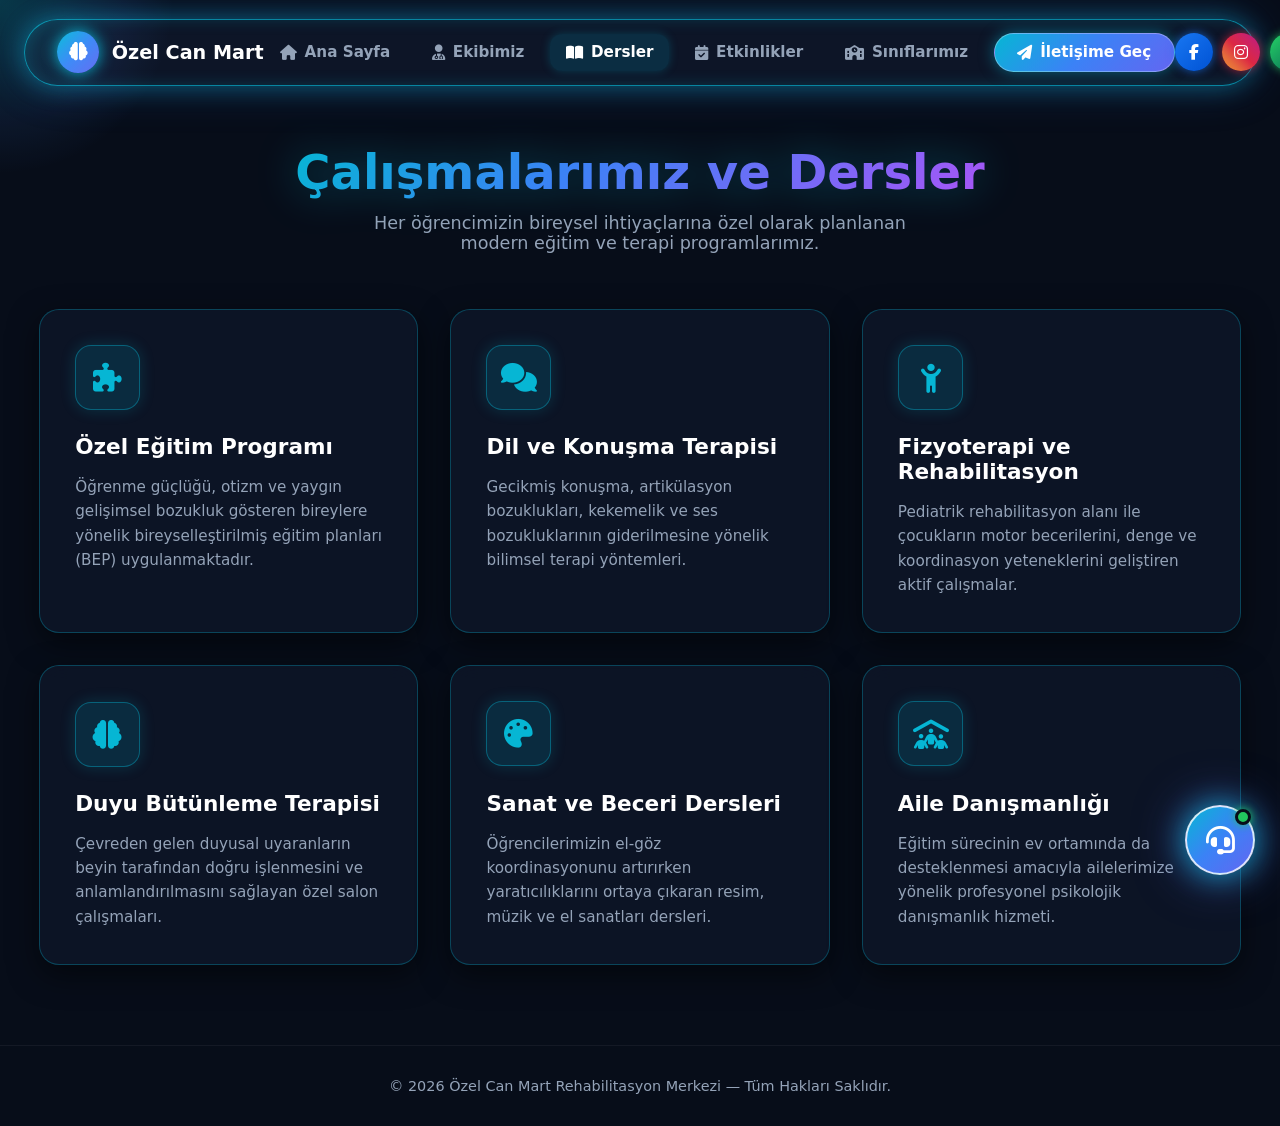
==== calismalar.html @ 43bbbe5c "Add files via upload" ====
<!DOCTYPE html>
<html lang="tr" data-page="calismalar">
<head>
    <meta charset="UTF-8">
    <meta name="viewport" content="width=device-width, initial-scale=1.0">
    <title>Çalışmalarımız / Dersler - Özel Can Mart Rehabilitasyon Merkezi</title>
    
    <!-- FontAwesome & Google Fonts -->
    <link rel="stylesheet" href="https://cdnjs.cloudflare.com/ajax/libs/font-awesome/6.4.0/css/all.min.css">
    
    <style>
        /* ==========================================
           TEMA RENKLERİ VE TEMEL STİLLER
           ========================================== */
        :root {
            --bg-dark: #070d19;
            --bg-card: rgba(15, 23, 42, 0.75);
            --primary-cyan: #06b6d4;
            --primary-blue: #3b82f6;
            --accent-glow: rgba(6, 182, 212, 0.4);
            --gradient-main: linear-gradient(135deg, #06b6d4 0%, #3b82f6 50%, #6366f1 100%);
            --gradient-card: linear-gradient(135deg, rgba(6, 182, 212, 0.1) 0%, rgba(59, 130, 246, 0.05) 100%);
            --border-glow: rgba(6, 182, 212, 0.5);
            --text-main: #f8fafc;
            --text-muted: #94a3b8;
        }

        * {
            margin: 0;
            padding: 0;
            box-sizing: border-box;
            font-family: 'Segoe UI', system-ui, -apple-system, sans-serif;
        }

        body {
            background-color: var(--bg-dark);
            color: var(--text-main);
            overflow-x: hidden;
            position: relative;
            min-height: 100vh;
            display: flex;
            flex-direction: column;
        }

        .container {
            width: 100%;
            max-width: 1250px;
            margin: 0 auto;
            padding: 0 1.5rem;
        }

        /* FARE TAKİP EFEKTİ (CURSOR GLOW) */
        .cursor-glow {
            position: fixed;
            top: 0;
            left: 0;
            width: 350px;
            height: 350px;
            background: radial-gradient(circle, rgba(6, 182, 212, 0.25) 0%, rgba(59, 130, 246, 0.08) 50%, transparent 70%);
            border-radius: 50%;
            pointer-events: none;
            transform: translate(-50%, -50%);
            z-index: 9999;
            transition: transform 0.08s ease-out;
            mix-blend-mode: screen;
        }

        /* İNTRO EKRANI (DİĞER SAYFALARDA OTOMATİK KALDIRILIR) */
        .intro-overlay {
            position: fixed;
            top: 0;
            left: 0;
            width: 100vw;
            height: 100vh;
            background: #030712;
            z-index: 999999;
            display: flex;
            align-items: center;
            justify-content: center;
            transition: opacity 0.8s ease, visibility 0.8s ease;
        }

        .intro-overlay.fade-out {
            opacity: 0;
            visibility: hidden;
        }

        /* NEON NAVBAR */
        .header-floating {
            position: fixed;
            top: 1.2rem;
            left: 0;
            right: 0;
            z-index: 1000;
            display: flex;
            justify-content: center;
            padding: 0 1.5rem;
        }

        .navbar-capsule {
            background: rgba(15, 23, 42, 0.9);
            backdrop-filter: blur(20px);
            border: 1.5px solid rgba(6, 182, 212, 0.7);
            border-radius: 50px;
            padding: 0.7rem 2rem;
            display: flex;
            align-items: center;
            justify-content: space-between;
            width: 100%;
            max-width: 1350px;
            box-shadow: 0 0 25px rgba(6, 182, 212, 0.4), 0 0 45px rgba(59, 130, 246, 0.25), inset 0 0 15px rgba(6, 182, 212, 0.2);
        }

        .brand-logo {
            display: flex;
            align-items: center;
            gap: 0.8rem;
            text-decoration: none;
            color: #fff;
            font-weight: 700;
            font-size: 1.2rem;
            white-space: nowrap;
        }

        .logo-orb {
            width: 42px;
            height: 42px;
            border-radius: 50%;
            background: var(--gradient-main);
            display: flex;
            align-items: center;
            justify-content: center;
            color: #fff;
            font-size: 1.15rem;
            box-shadow: 0 0 15px var(--primary-cyan);
            flex-shrink: 0;
        }

        .nav-links-wrapper {
            display: flex;
            align-items: center;
            gap: 0.6rem;
        }

        .nav-item {
            color: var(--text-muted);
            text-decoration: none;
            font-size: 0.95rem;
            font-weight: 600;
            padding: 0.6rem 1rem;
            border-radius: 12px;
            transition: all 0.3s ease;
            display: flex;
            align-items: center;
            gap: 0.5rem;
            white-space: nowrap;
        }

        .nav-item:hover, .nav-item.active {
            color: #fff;
            background: rgba(6, 182, 212, 0.15);
            box-shadow: 0 0 10px rgba(6, 182, 212, 0.25);
        }

        .nav-item-btn {
            background: var(--gradient-main);
            color: #fff !important;
            box-shadow: 0 0 15px rgba(6, 182, 212, 0.5);
            border: 1px solid rgba(255, 255, 255, 0.3);
            border-radius: 30px;
            padding: 0.6rem 1.4rem;
            font-weight: 700;
        }

        .nav-right-block {
            display: flex;
            align-items: center;
            gap: 1.2rem;
        }

        .nav-social-icons {
            display: flex;
            align-items: center;
            gap: 0.6rem;
        }

        .social-icon {
            display: inline-flex;
            align-items: center;
            justify-content: center;
            width: 38px;
            height: 38px;
            border-radius: 50%;
            color: #ffffff !important;
            text-decoration: none;
            font-size: 1rem;
            transition: all 0.3s ease;
        }

        .social-icon.fb { background: linear-gradient(135deg, #1877f2 0%, #0052d4 100%); box-shadow: 0 0 10px rgba(24, 119, 242, 0.7); }
        .social-icon.ig { background: linear-gradient(45deg, #f09433 0%, #e6683c 25%, #dc2743 50%, #cc2366 75%, #bc1888 100%); box-shadow: 0 0 10px rgba(220, 39, 67, 0.7); }
        .social-icon.wp { background: linear-gradient(135deg, #25d366 0%, #075e54 100%); box-shadow: 0 0 10px rgba(37, 211, 102, 0.7); }
        .social-icon:hover { transform: translateY(-3px) scale(1.15); }

        .mobile-toggle, .mobile-close { display: none; color: #fff; font-size: 1.4rem; cursor: pointer; }

        /* ==========================================
           ÇALIŞMALARIMIZ (DERSLER) GÖVDE ALANI
           ========================================== */
        main {
            flex: 1;
            padding: 9rem 0 5rem 0;
        }

        .page-header-container {
            text-align: center;
            margin-bottom: 3.5rem;
        }

        .page-title {
            font-size: 3rem;
            font-weight: 800;
            background: linear-gradient(135deg, #06b6d4 0%, #3b82f6 40%, #a855f7 100%);
            background-clip: text;
            -webkit-background-clip: text;
            color: transparent;
            -webkit-text-fill-color: transparent;
            display: inline-block;
            filter: drop-shadow(0 0 20px rgba(6, 182, 212, 0.4));
            margin-bottom: 0.8rem;
        }

        .page-subtitle {
            color: var(--text-muted);
            font-size: 1.1rem;
            max-width: 600px;
            margin: 0 auto;
        }

        /* Çalışmalar / Dersler Grid Tasarımı */
        .studies-grid {
            display: grid;
            grid-template-columns: repeat(3, 1fr);
            gap: 2rem;
        }

        .study-card {
            background: var(--bg-card);
            border: 1px solid rgba(6, 182, 212, 0.3);
            border-radius: 20px;
            padding: 2.2rem;
            backdrop-filter: blur(15px);
            box-shadow: 0 10px 30px rgba(0, 0, 0, 0.5);
            transition: transform 0.3s ease, border-color 0.3s ease, box-shadow 0.3s ease;
            display: flex;
            flex-direction: column;
            gap: 1rem;
        }

        .study-card:hover {
            transform: translateY(-8px);
            border-color: var(--primary-cyan);
            box-shadow: 0 0 25px rgba(6, 182, 212, 0.4);
        }

        .study-icon-box {
            width: 65px;
            height: 65px;
            border-radius: 16px;
            background: rgba(6, 182, 212, 0.15);
            border: 1px solid rgba(6, 182, 212, 0.4);
            display: flex;
            align-items: center;
            justify-content: center;
            font-size: 1.8rem;
            color: var(--primary-cyan);
            box-shadow: 0 0 15px rgba(6, 182, 212, 0.2);
            margin-bottom: 0.5rem;
        }

        .study-title {
            font-size: 1.35rem;
            font-weight: 700;
            color: #fff;
        }

        .study-desc {
            color: var(--text-muted);
            font-size: 0.95rem;
            line-height: 1.6;
        }

        /* ==========================================
           NEON LIVE CHAT STİLLERİ
           ========================================== */
        .live-chat-trigger-btn {
            position: fixed !important;
            bottom: 25px !important;
            right: 25px !important;
            width: 70px !important;
            height: 70px !important;
            border-radius: 50% !important;
            background: linear-gradient(135deg, #06b6d4 0%, #3b82f6 50%, #6366f1 100%) !important;
            display: flex !important;
            align-items: center !important;
            justify-content: center !important;
            color: #ffffff !important;
            font-size: 1.8rem !important;
            cursor: pointer !important;
            box-shadow: 0 0 30px rgba(6, 182, 212, 0.8), 0 0 50px rgba(99, 102, 241, 0.6) !important;
            z-index: 999999 !important;
            border: 2px solid rgba(255, 255, 255, 0.8) !important;
            transition: transform 0.3s ease, box-shadow 0.3s ease !important;
        }

        .live-chat-trigger-btn:hover {
            transform: scale(1.1) rotate(5deg) !important;
            box-shadow: 0 0 45px rgba(6, 182, 212, 1), 0 0 70px rgba(99, 102, 241, 0.9) !important;
        }

        .live-chat-trigger-btn .status-pulse {
            position: absolute;
            top: 2px;
            right: 2px;
            width: 16px;
            height: 16px;
            background: #22c55e;
            border: 3px solid #070d19;
            border-radius: 50%;
            box-shadow: 0 0 8px #22c55e;
        }

        .chat-window {
            position: fixed !important;
            bottom: 105px !important;
            right: 25px !important;
            width: 380px !important;
            max-width: calc(100vw - 2rem) !important;
            height: 520px !important;
            background: rgba(15, 23, 42, 0.95) !important;
            backdrop-filter: blur(25px) !important;
            border: 1.5px solid var(--border-glow) !important;
            border-radius: 24px !important;
            box-shadow: 0 0 50px rgba(6, 182, 212, 0.4), 0 20px 50px rgba(0, 0, 0, 0.9) !important;
            z-index: 999999 !important;
            display: flex !important;
            flex-direction: column !important;
            overflow: hidden !important;
            opacity: 0 !important;
            visibility: hidden !important;
            transform: translateY(20px) scale(0.95) !important;
            transition: all 0.4s cubic-bezier(0.16, 1, 0.3, 1) !important;
        }

        .chat-window.active {
            opacity: 1 !important;
            visibility: visible !important;
            transform: translateY(0) scale(1) !important;
        }

        .chat-header {
            background: linear-gradient(135deg, rgba(6, 182, 212, 0.25) 0%, rgba(99, 102, 241, 0.25) 100%);
            padding: 1.2rem 1.5rem;
            border-bottom: 1px solid rgba(255, 255, 255, 0.1);
            display: flex;
            align-items: center;
            justify-content: space-between;
        }

        .chat-header-info {
            display: flex;
            align-items: center;
            gap: 0.8rem;
        }

        .chat-avatar {
            width: 42px;
            height: 42px;
            border-radius: 50%;
            background: var(--gradient-main);
            display: flex;
            align-items: center;
            justify-content: center;
            color: #fff;
            font-size: 1.2rem;
            box-shadow: 0 0 15px var(--primary-cyan);
        }

        .chat-title-box h4 {
            font-size: 1rem;
            font-weight: 700;
            color: #fff;
        }

        .chat-title-box span {
            font-size: 0.75rem;
            color: #22c55e;
            display: flex;
            align-items: center;
            gap: 0.3rem;
            font-weight: 600;
        }

        .chat-close-btn {
            color: var(--text-muted);
            cursor: pointer;
            font-size: 1.3rem;
            transition: color 0.3s;
        }

        .chat-close-btn:hover { color: #fff; }

        .chat-body {
            flex: 1;
            padding: 1.2rem;
            overflow-y: auto;
            display: flex;
            flex-direction: column;
            gap: 1rem;
        }

        .chat-msg {
            max-width: 85%;
            padding: 0.85rem 1.1rem;
            border-radius: 16px;
            font-size: 0.88rem;
            line-height: 1.5;
        }

        .chat-msg.bot {
            background: rgba(30, 41, 59, 0.85);
            border: 1px solid rgba(6, 182, 212, 0.3);
            color: #f1f5f9;
            align-self: flex-start;
            border-bottom-left-radius: 4px;
        }

        .chat-msg.user {
            background: var(--gradient-main);
            color: #fff;
            align-self: flex-end;
            border-bottom-right-radius: 4px;
            box-shadow: 0 0 15px rgba(6, 182, 212, 0.3);
        }

        .chat-quick-chips {
            display: flex;
            flex-wrap: wrap;
            gap: 0.5rem;
            padding: 0 1.2rem 0.8rem 1.2rem;
        }

        .chip-btn {
            background: rgba(6, 182, 212, 0.12);
            border: 1px solid rgba(6, 182, 212, 0.5);
            color: var(--primary-cyan);
            padding: 0.45rem 0.85rem;
            border-radius: 20px;
            font-size: 0.78rem;
            font-weight: 600;
            cursor: pointer;
            transition: all 0.3s ease;
        }

        .chip-btn:hover {
            background: var(--gradient-main);
            color: #fff;
            border-color: transparent;
            box-shadow: 0 0 15px rgba(6, 182, 212, 0.6);
        }

        .chat-footer {
            padding: 0.8rem 1.2rem 1.2rem 1.2rem;
            display: flex;
            align-items: center;
            gap: 0.6rem;
            background: rgba(15, 23, 42, 0.98);
        }

        .chat-input {
            flex: 1;
            background: rgba(30, 41, 59, 0.9);
            border: 1px solid rgba(255, 255, 255, 0.15);
            border-radius: 25px;
            padding: 0.75rem 1.2rem;
            color: #fff;
            font-size: 0.88rem;
            outline: none;
        }

        .chat-input:focus {
            border-color: var(--primary-cyan);
            box-shadow: 0 0 12px rgba(6, 182, 212, 0.4);
        }

        .chat-send-btn {
            width: 42px;
            height: 42px;
            border-radius: 50%;
            background: var(--gradient-main);
            border: none;
            color: #fff;
            cursor: pointer;
            display: flex;
            align-items: center;
            justify-content: center;
            font-size: 1rem;
            box-shadow: 0 0 15px rgba(6, 182, 212, 0.4);
        }

        footer {
            padding: 2rem 0;
            border-top: 1px solid rgba(255, 255, 255, 0.05);
            color: var(--text-muted);
            font-size: 0.9rem;
            text-align: center;
        }

        @media (max-width: 992px) {
            .mobile-toggle { display: block; }
            .mobile-close { display: block; position: absolute; top: 1.5rem; right: 1.5rem; }

            .nav-links-wrapper {
                position: fixed;
                top: 0;
                right: -100%;
                width: 82%;
                max-width: 330px;
                height: 100vh;
                background: rgba(7, 13, 25, 0.98);
                backdrop-filter: blur(25px);
                border-left: 1px solid var(--border-glow);
                flex-direction: column;
                justify-content: center;
                padding: 2rem 1.5rem;
                gap: 0.8rem;
                transition: right 0.4s cubic-bezier(0.16, 1, 0.3, 1);
            }

            .nav-links-wrapper.active { right: 0; }

            .nav-links-wrapper .nav-item {
                width: 100%;
                height: 46px;
                display: flex;
                align-items: center;
                padding: 0 1rem !important;
            }

            .studies-grid {
                grid-template-columns: 1fr;
            }
        }
    </style>
</head>
<body data-page="calismalar">

    <!-- FARE TAKİP EFEKTİ -->
    <div class="cursor-glow" id="cursor-glow"></div>

    <!-- İNTRO EKRANI (DİĞER SAYFALARDA OTOMATİK KALDIRILIR, ASLA GÖZÜKMEZ) -->
    <div id="intro-overlay" class="intro-overlay" style="display: none;"></div>

    <!-- NAVBAR -->
    <header class="header-floating">
        <nav class="navbar-capsule">
            <a href="index.html" class="brand-logo">
                <div class="logo-orb"><i class="fa-solid fa-brain"></i></div>
                <span class="logo-title">Özel Can Mart</span>
            </a>

            <div class="nav-links-wrapper" id="nav-menu">
                <div class="mobile-close" id="nav-close"><i class="fa-solid fa-xmark"></i></div>
                
                <a href="index.html" class="nav-item"><i class="fa-solid fa-house"></i> Ana Sayfa</a>
                <a href="ekibimiz.html" class="nav-item"><i class="fa-solid fa-user-doctor"></i> Ekibimiz</a>
                <a href="calismalar.html" class="nav-item active"><i class="fa-solid fa-book-open"></i> Dersler</a>
                <a href="etkinlikler.html" class="nav-item"><i class="fa-solid fa-calendar-check"></i> Etkinlikler</a>
                <a href="siniflarimiz.html" class="nav-item"><i class="fa-solid fa-school"></i> Sınıflarımız</a>
                
                <a href="index.html#contact" class="nav-item nav-item-btn"><i class="fa-solid fa-paper-plane"></i> İletişime Geç</a>
            </div>

            <div class="nav-right-block">
                <div class="nav-social-icons">
                    <a href="https://www.facebook.com/can.mart.2025?rdid=BGsj29o0iceK8N1b&share_url=https%3A%2F%2Fwww.facebook.com%2Fshare%2F1Dt4Hjv6Bw%2F%3Fref%3D1#" target="_blank" class="social-icon fb" title="Facebook"><i class="fa-brands fa-facebook-f"></i></a>
                    <a href="https://www.instagram.com/canmartdilkomozelegitim/" target="_blank" class="social-icon ig" title="Instagram"><i class="fa-brands fa-instagram"></i></a>
                    <a href="https://wa.me/905534886301" target="_blank" class="social-icon wp" title="WhatsApp"><i class="fa-brands fa-whatsapp"></i></a>
                </div>
                
                <div class="mobile-toggle" id="nav-toggle"><i class="fa-solid fa-bars-staggered"></i></div>
            </div>
        </nav>
    </header>

    <!-- ÇALIŞMALARIMIZ (DERSLER) GÖVDESİ -->
    <main>
        <div class="container">
            <div class="page-header-container">
                <h1 class="page-title">Çalışmalarımız ve Dersler</h1>
                <p class="page-subtitle">Her öğrencimizin bireysel ihtiyaçlarına özel olarak planlanan modern eğitim ve terapi programlarımız.</p>
            </div>

            <div class="studies-grid">
                <div class="study-card">
                    <div class="study-icon-box"><i class="fa-solid fa-puzzle-piece"></i></div>
                    <h2 class="study-title">Özel Eğitim Programı</h2>
                    <p class="study-desc">Öğrenme güçlüğü, otizm ve yaygın gelişimsel bozukluk gösteren bireylere yönelik bireyselleştirilmiş eğitim planları (BEP) uygulanmaktadır.</p>
                </div>

                <div class="study-card">
                    <div class="study-icon-box"><i class="fa-solid fa-comments"></i></div>
                    <h2 class="study-title">Dil ve Konuşma Terapisi</h2>
                    <p class="study-desc">Gecikmiş konuşma, artikülasyon bozuklukları, kekemelik ve ses bozukluklarının giderilmesine yönelik bilimsel terapi yöntemleri.</p>
                </div>

                <div class="study-card">
                    <div class="study-icon-box"><i class="fa-solid fa-child-reaching"></i></div>
                    <h2 class="study-title">Fizyoterapi ve Rehabilitasyon</h2>
                    <p class="study-desc">Pediatrik rehabilitasyon alanı ile çocukların motor becerilerini, denge ve koordinasyon yeteneklerini geliştiren aktif çalışmalar.</p>
                </div>

                <div class="study-card">
                    <div class="study-icon-box"><i class="fa-solid fa-brain"></i></div>
                    <h2 class="study-title">Duyu Bütünleme Terapisi</h2>
                    <p class="study-desc">Çevreden gelen duyusal uyaranların beyin tarafından doğru işlenmesini ve anlamlandırılmasını sağlayan özel salon çalışmaları.</p>
                </div>

                <div class="study-card">
                    <div class="study-icon-box"><i class="fa-solid fa-palette"></i></div>
                    <h2 class="study-title">Sanat ve Beceri Dersleri</h2>
                    <p class="study-desc">Öğrencilerimizin el-göz koordinasyonunu artırırken yaratıcılıklarını ortaya çıkaran resim, müzik ve el sanatları dersleri.</p>
                </div>

                <div class="study-card">
                    <div class="study-icon-box"><i class="fa-solid fa-people-roof"></i></div>
                    <h2 class="study-title">Aile Danışmanlığı</h2>
                    <p class="study-desc">Eğitim sürecinin ev ortamında da desteklenmesi amacıyla ailelerimize yönelik profesyonel psikolojik danışmanlık hizmeti.</p>
                </div>
            </div>
        </div>
    </main>

    <!-- NEON LIVE CHAT -->
    <div class="live-chat-trigger-btn" id="chat-trigger" title="Canlı Asistan">
        <i class="fa-solid fa-headset"></i>
        <span class="status-pulse"></span>
    </div>

    <div class="chat-window" id="chat-window">
        <div class="chat-header">
            <div class="chat-header-info">
                <div class="chat-avatar"><i class="fa-solid fa-robot"></i></div>
                <div class="chat-title-box">
                    <h4>Can Mart Asistan</h4>
                    <span><i class="fa-solid fa-circle" style="font-size: 8px;"></i> Çevrimiçi</span>
                </div>
            </div>
            <div class="chat-close-btn" id="chat-close"><i class="fa-solid fa-xmark"></i></div>
        </div>

        <div class="chat-body" id="chat-body">
            <div class="chat-msg bot">
                Merhaba! Çalışmalarımız ve ders programlarımız hakkında size nasıl yardımcı olabilirim? 😊
            </div>
        </div>

        <div class="chat-quick-chips">
            <button class="chip-btn" data-question="dersler"><i class="fa-solid fa-book"></i> Dersler</button>
            
        </div>

        <div class="chat-footer">
            <input type="text" class="chat-input" id="chat-input" placeholder="Bir soru sorun..." autocomplete="off">
            <button class="chat-send-btn" id="chat-send"><i class="fa-solid fa-paper-plane"></i></button>
        </div>
    </div>

    <footer>
        <div class="container">
            <p>&copy; 2026 Özel Can Mart Rehabilitasyon Merkezi — Tüm Hakları Saklıdır.</p>
        </div>
    </footer>

    <!-- JAVASCRIPT KONTROLLERİ -->
    <script>
        
        document.addEventListener('DOMContentLoaded', () => {
            // Fare takip efekti
            const cursorGlow = document.getElementById('cursor-glow');
            if (cursorGlow) {
                window.addEventListener('mousemove', (e) => {
                    cursorGlow.style.left = e.clientX + 'px';
                    cursorGlow.style.top = e.clientY + 'px';
                });
            }

            // Mobil menü
            const navToggle = document.getElementById('nav-toggle');
            const navClose = document.getElementById('nav-close');
            const navMenu = document.getElementById('nav-menu');

            if (navToggle && navMenu) navToggle.addEventListener('click', () => navMenu.classList.add('active'));
            if (navClose && navMenu) navClose.addEventListener('click', () => navMenu.classList.remove('active'));

            // Canlı Chat
            const chatTrigger = document.getElementById('chat-trigger');
            const chatWindow = document.getElementById('chat-window');
            const chatClose = document.getElementById('chat-close');
            const chatSend = document.getElementById('chat-send');
            const chatInput = document.getElementById('chat-input');
            const chatBody = document.getElementById('chat-body');
            const chipBtns = document.querySelectorAll('.chip-btn');

            if (chatTrigger && chatWindow) chatTrigger.addEventListener('click', () => chatWindow.classList.toggle('active'));
            if (chatClose && chatWindow) chatClose.addEventListener('click', () => chatWindow.classList.remove('active'));

            function appendMessage(text, sender) {
                const msgDiv = document.createElement('div');
                msgDiv.classList.add('chat-msg', sender);
                msgDiv.innerHTML = text.replace(/\n/g, '<br>');
                chatBody.appendChild(msgDiv);
                chatBody.scrollTop = chatBody.scrollHeight;
            }

            function processChat(text) {
                appendMessage(text, 'user');
                setTimeout(() => {
                    appendMessage("Çalışmalarımız ve derslerimiz hakkında detaylı bilgi almak için merkezimizi ziyaret edebilir ya da telefonla görüşebilirsiniz.", 'bot');
                }, 350);
            }

            if (chatSend && chatInput) {
                chatSend.addEventListener('click', () => {
                    const val = chatInput.value.trim();
                    if (val) { processChat(val); chatInput.value = ''; }
                });
                chatInput.addEventListener('keypress', (e) => {
                    if (e.key === 'Enter') {
                        const val = chatInput.value.trim();
                        if (val) { processChat(val); chatInput.value = ''; }
                    }
                });
            }

            chipBtns.forEach(btn => {
                btn.addEventListener('click', () => {
                    appendMessage(btn.innerText, 'user');
                    setTimeout(() => appendMessage("Kurumumuzda Özel Eğitim, Dil Terapisi ve Fizyoterapi gibi ana branşlarda profesyonel çalışmalar yürütülmektedir.", 'bot'), 350);
                });
            });
        });
    </script>
</body>
</html>
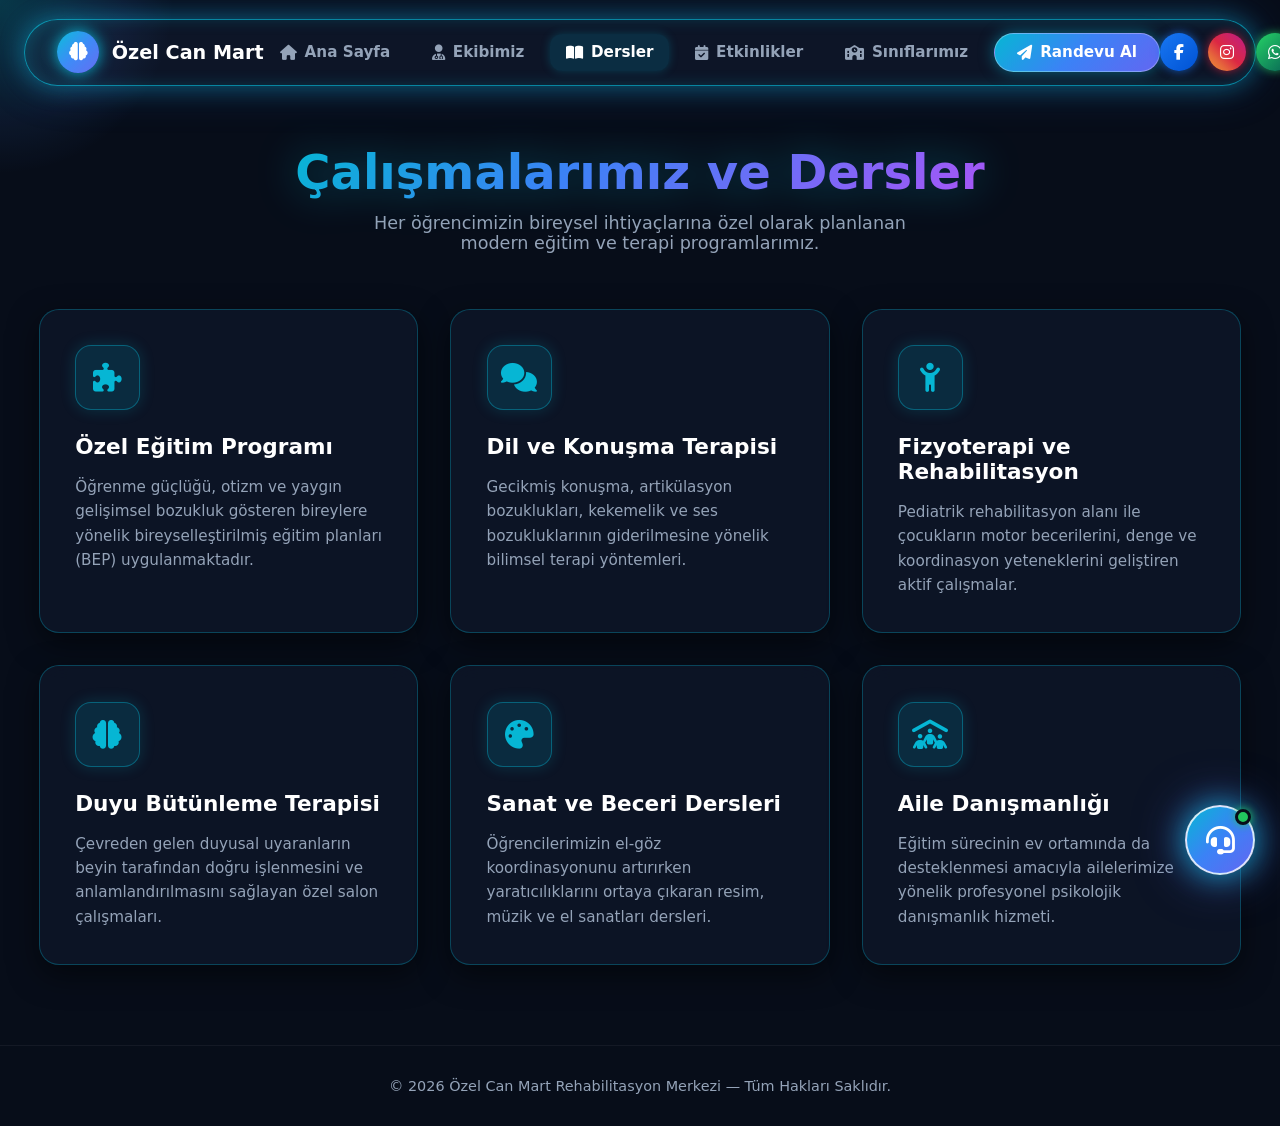
==== commit 69602f5a: "Update calismalar.html" ====
--- a/calismalar.html
+++ b/calismalar.html
@@ -65,7 +65,7 @@
             mix-blend-mode: screen;
         }
 
-        /* İNTRO EKRANI (DİĞER SAYFALARDA OTOMATİK KALDIRILIR) */
+        /* İNTRO EKRANI */
         .intro-overlay {
             position: fixed;
             top: 0;
@@ -201,6 +201,20 @@
         .social-icon.ig { background: linear-gradient(45deg, #f09433 0%, #e6683c 25%, #dc2743 50%, #cc2366 75%, #bc1888 100%); box-shadow: 0 0 10px rgba(220, 39, 67, 0.7); }
         .social-icon.wp { background: linear-gradient(135deg, #25d366 0%, #075e54 100%); box-shadow: 0 0 10px rgba(37, 211, 102, 0.7); }
         .social-icon:hover { transform: translateY(-3px) scale(1.15); }
+
+        /* MASAÜSTÜ / MOBİL SOSYAL İKON GÖRÜNÜRLÜĞÜ */
+        .mobile-only-social {
+            display: none;
+            margin-top: 1rem;
+            padding-top: 1rem;
+            border-top: 1px solid rgba(255, 255, 255, 0.1);
+            justify-content: center;
+            width: 100%;
+        }
+
+        .desktop-only-social {
+            display: flex;
+        }
 
         .mobile-toggle, .mobile-close { display: none; color: #fff; font-size: 1.4rem; cursor: pointer; }
 
@@ -237,7 +251,6 @@
             margin: 0 auto;
         }
 
-        /* Çalışmalar / Dersler Grid Tasarımı */
         .studies-grid {
             display: grid;
             grid-template-columns: repeat(3, 1fr);
@@ -520,6 +533,9 @@
             .mobile-toggle { display: block; }
             .mobile-close { display: block; position: absolute; top: 1.5rem; right: 1.5rem; }
 
+            .desktop-only-social { display: none; }
+            .mobile-only-social { display: flex; }
+
             .nav-links-wrapper {
                 position: fixed;
                 top: 0;
@@ -558,7 +574,7 @@
     <!-- FARE TAKİP EFEKTİ -->
     <div class="cursor-glow" id="cursor-glow"></div>
 
-    <!-- İNTRO EKRANI (DİĞER SAYFALARDA OTOMATİK KALDIRILIR, ASLA GÖZÜKMEZ) -->
+    <!-- İNTRO EKRANI -->
     <div id="intro-overlay" class="intro-overlay" style="display: none;"></div>
 
     <!-- NAVBAR -->
@@ -569,20 +585,32 @@
                 <span class="logo-title">Özel Can Mart</span>
             </a>
 
+            <!-- AÇILIR MENÜ VE İÇERİĞİ -->
             <div class="nav-links-wrapper" id="nav-menu">
                 <div class="mobile-close" id="nav-close"><i class="fa-solid fa-xmark"></i></div>
                 
                 <a href="index.html" class="nav-item"><i class="fa-solid fa-house"></i> Ana Sayfa</a>
+                
                 <a href="ekibimiz.html" class="nav-item"><i class="fa-solid fa-user-doctor"></i> Ekibimiz</a>
                 <a href="calismalar.html" class="nav-item active"><i class="fa-solid fa-book-open"></i> Dersler</a>
                 <a href="etkinlikler.html" class="nav-item"><i class="fa-solid fa-calendar-check"></i> Etkinlikler</a>
                 <a href="siniflarimiz.html" class="nav-item"><i class="fa-solid fa-school"></i> Sınıflarımız</a>
+
                 
-                <a href="index.html#contact" class="nav-item nav-item-btn"><i class="fa-solid fa-paper-plane"></i> İletişime Geç</a>
+                <a href="iletisim.html" class="nav-item nav-item-btn"><i class="fa-solid fa-paper-plane"></i> Randevu Al</a>
+
+                <!-- Mobilde/Küçük Ekranlarda Menü İçinde Görünecek Sosyal İkonlar -->
+                <div class="nav-social-icons mobile-only-social">
+                    <a href="https://www.facebook.com/can.mart.2025?rdid=BGsj29o0iceK8N1b&share_url=https%3A%2F%2Fwww.facebook.com%2Fshare%2F1Dt4Hjv6Bw%2F%3Fref%3D1#" target="_blank" class="social-icon fb" title="Facebook"><i class="fa-brands fa-facebook-f"></i></a>
+                    <a href="https://www.instagram.com/canmartdilkomozelegitim/" target="_blank" class="social-icon ig" title="Instagram"><i class="fa-brands fa-instagram"></i></a>
+                    <a href="https://wa.me/905534886301" target="_blank" class="social-icon wp" title="WhatsApp"><i class="fa-brands fa-whatsapp"></i></a>
+                </div>
             </div>
 
+            <!-- MASAÜSTÜ EN SAĞ BLOK -->
             <div class="nav-right-block">
-                <div class="nav-social-icons">
+                <!-- Masaüstünde En Sağda Görünecek Sosyal İkonlar -->
+                <div class="nav-social-icons desktop-only-social">
                     <a href="https://www.facebook.com/can.mart.2025?rdid=BGsj29o0iceK8N1b&share_url=https%3A%2F%2Fwww.facebook.com%2Fshare%2F1Dt4Hjv6Bw%2F%3Fref%3D1#" target="_blank" class="social-icon fb" title="Facebook"><i class="fa-brands fa-facebook-f"></i></a>
                     <a href="https://www.instagram.com/canmartdilkomozelegitim/" target="_blank" class="social-icon ig" title="Instagram"><i class="fa-brands fa-instagram"></i></a>
                     <a href="https://wa.me/905534886301" target="_blank" class="social-icon wp" title="WhatsApp"><i class="fa-brands fa-whatsapp"></i></a>
@@ -667,7 +695,6 @@
 
         <div class="chat-quick-chips">
             <button class="chip-btn" data-question="dersler"><i class="fa-solid fa-book"></i> Dersler</button>
-            
         </div>
 
         <div class="chat-footer">
@@ -684,7 +711,6 @@
 
     <!-- JAVASCRIPT KONTROLLERİ -->
     <script>
-        
         document.addEventListener('DOMContentLoaded', () => {
             // Fare takip efekti
             const cursorGlow = document.getElementById('cursor-glow');
